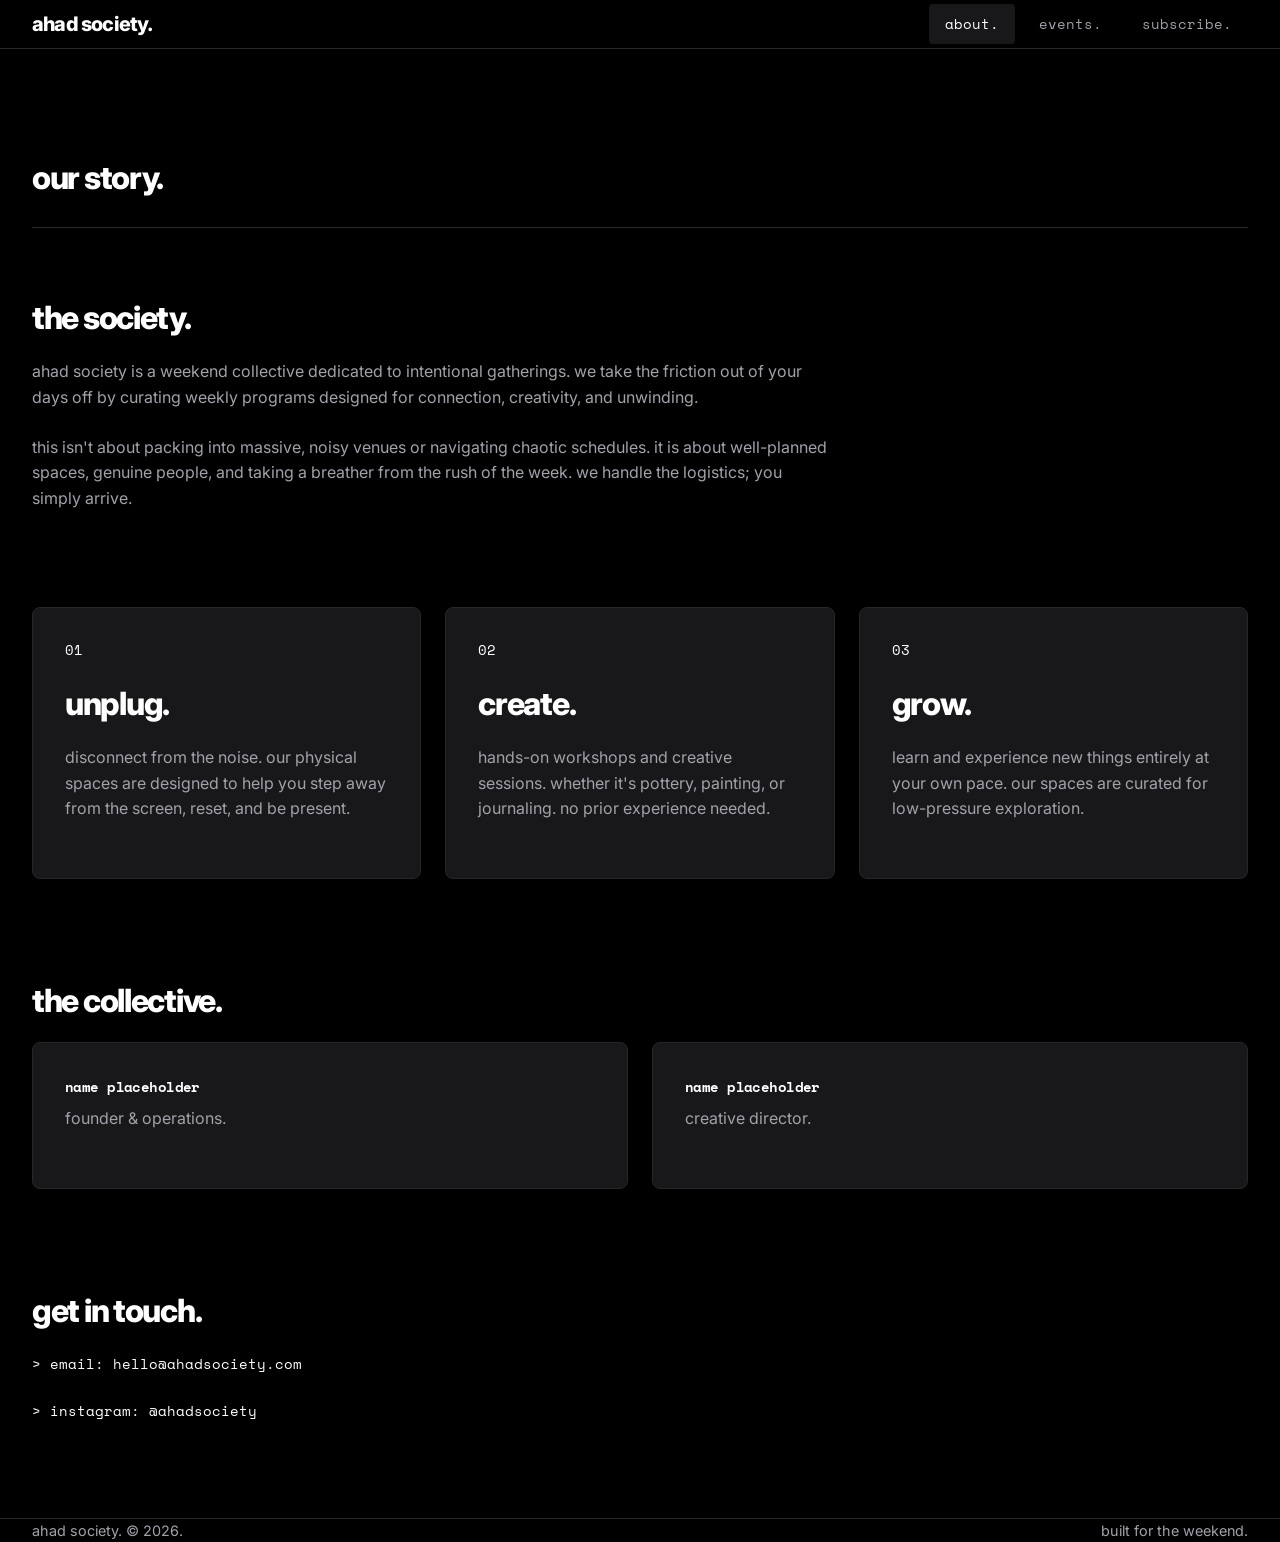
==== about.html @ 98248d1b "Add files via upload" ====
<!DOCTYPE html>
<html lang="en">
<head>
    <meta charset="UTF-8">
    <meta name="viewport" content="width=device-width, initial-scale=1.0">
    <title>about. | ahad society.</title>
    <link rel="stylesheet" href="style.css">
    <link href="https://fonts.googleapis.com/css2?family=Inter:wght@400;600;800;900&family=Space+Mono&display=swap" rel="stylesheet">
</head>
<body>

    <!-- NAVIGATION -->
    <div class="nav-wrapper">
        <nav class="container">
            <a href="index.html" class="logo">ahad society.</a>
            <div class="nav-links">
                <a href="about.html" class="active">about.</a>
                <a href="events.html">events.</a>
                <a href="#">subscribe.</a>
            </div>
        </nav>
    </div>

    <main class="container">
        <header class="page-header fade-in">
            <h1>our story.</h1>
        </header>

        <!-- MISSION & VISION SECTION -->
        <section class="fade-in" style="max-width: 800px;">
            <h2>the society.</h2>
            <p>ahad society is a weekend collective dedicated to intentional gatherings. we take the friction out of your days off by curating weekly programs designed for connection, creativity, and unwinding.</p>
            <p>this isn't about packing into massive, noisy venues or navigating chaotic schedules. it is about well-planned spaces, genuine people, and taking a breather from the rush of the week. we handle the logistics; you simply arrive.</p>
        </section>

        <!-- GRID SECTION -->
        <section class="grid-section fade-in">
            <div class="grid-card">
                <div class="card-icon">01</div>
                <h2>unplug.</h2>
                <p>disconnect from the noise. our physical spaces are designed to help you step away from the screen, reset, and be present.</p>
            </div>
            
            <div class="grid-card">
                <div class="card-icon">02</div>
                <h2>create.</h2>
                <p>hands-on workshops and creative sessions. whether it's pottery, painting, or journaling. no prior experience needed.</p>
            </div>

            <div class="grid-card">
                <div class="card-icon">03</div>
                <h2>grow.</h2>
                <p>learn and experience new things entirely at your own pace. our spaces are curated for low-pressure exploration.</p>
            </div>
        </section>

        <!-- TEAM SECTION -->
        <section class="fade-in">
            <h2>the collective.</h2>
            <div class="grid-section">
                <div class="grid-card">
                    <h3 class="mono-text">name placeholder</h3>
                    <p>founder & operations.</p>
                </div>
                <div class="grid-card">
                    <h3 class="mono-text">name placeholder</h3>
                    <p>creative director.</p>
                </div>
            </div>
        </section>

        <!-- CONTACT SECTION -->
        <section class="fade-in">
            <h2>get in touch.</h2>
            <p class="mono-text">> email: hello@ahadsociety.com</p>
            <p class="mono-text">> instagram: @ahadsociety</p>
        </section>
    </main>

    <!-- FOOTER -->
    <footer class="container">
        <div>ahad society. &copy; <span id="current-year"></span>.</div>
        <div>built for the weekend.</div>
    </footer>

    <script src="script.js"></script>
</body>
</html>
---- style.css ----
/* Buildspace Minimalist Clone Theme - MULTI-PAGE UPDATE */
:root {
    --bg-color: #000000;
    --text-primary: #ffffff;
    --text-secondary: #a1a1aa;
    --accent-bg: #18181b;
    --border-color: #27272a;
}

* {
    margin: 0;
    padding: 0;
    box-sizing: border-box;
}

body {
    background-color: var(--bg-color);
    color: var(--text-primary);
    font-family: 'Inter', sans-serif;
    line-height: 1.6;
    -webkit-font-smoothing: antialiased;
    overflow-x: hidden; 
}

/* Typography */
h1, h2, h3, .logo {
    font-weight: 800;
    letter-spacing: -0.04em;
    text-transform: lowercase;
}

h1 {
    font-size: clamp(2rem, 2.5vw, 3rem); 
    line-height: 1.1;
    margin-bottom: 1.5rem;
}

h2 { font-size: 2rem; margin-bottom: 1rem; }
h3 { font-size: 1.5rem; margin-bottom: 0.5rem; }

p {
    color: var(--text-secondary);
    font-size: 1rem;
    margin-bottom: 1.5rem;
}

.mono-text {
    font-family: 'Space Mono', monospace;
    font-size: 0.9rem;
    color: var(--text-primary);
}

/* Structural Containers */
.container {
    max-width: 1400px;
    margin: 0 auto;
    padding: 0 2rem;
}

/* Sub-page Header */
.page-header {
    margin-top: 10rem;
    margin-bottom: 4rem;
}

.page-header h1 {
    border-bottom: 1px solid var(--border-color);
    padding-bottom: 2rem;
}

/* Floating Navigation */
.nav-wrapper {
    position: absolute;
    top: 0;
    left: 0;
    width: 100%;
    z-index: 50;
}

nav {
    margin-top: 3rem; 
    padding: 0 5% 1.5rem 5%; 
    display: flex;
    justify-content: space-between;
    align-items: center;
    border-bottom: 1px solid var(--border-color);
    background: transparent;
}

.logo {
    color: var(--text-primary);
    text-decoration: none;
    font-size: 1.25rem;
    
    /* ADDED PADDING: Increases clickable area */
    padding: 0.5rem 1rem; 
    
    /* Offset pulls it left so the physical text still aligns perfectly with content below */
    margin-left: -1rem; 
    border-radius: 4px;
    transition: opacity 0.2s ease;
}

.logo:hover {
    opacity: 0.8;
}

.nav-links {
    display: flex;
    /* Reduced gap because the new padding on the links provides natural spacing */
    gap: 0.5rem; 
}

.nav-links a {
    color: var(--text-secondary);
    text-decoration: none;
    font-family: 'Space Mono', monospace;
    font-size: 0.9rem;
    transition: color 0.2s ease, background 0.2s ease;
    
    /* ADDED PADDING: Turns standard text links into button-like hitboxes */
    padding: 0.5rem 1rem; 
    border-radius: 4px;
}

/* Subtle background color reveals the padded area on hover */
.nav-links a:hover, .nav-links a.active {
    color: var(--text-primary);
    background: var(--accent-bg); 
}

/* --- HERO SECTION (Page 1) --- */
.hero {
    display: flex;
    align-items: stretch; 
    justify-content: flex-start;
    width: 100%;
    height: 100vh; 
    gap: 4vw; 
}

.hero-content {
    flex: 1; 
    min-width: 350px; 
    display: flex;
    flex-direction: column;
    justify-content: center;
    align-items: flex-start;
    padding-top: 6rem; 
    padding-left: max(2rem, calc((100vw - 1400px) / 2 + 2rem));
}

.subtitle {
    margin-bottom: 2rem;
    font-size: 1.1rem;
    max-width: 100%;
}

.cta-actions {
    display: flex;
    flex-direction: column;
    align-items: flex-start;
    gap: 1rem;
    width: 100%;
}

.btn-group {
    display: flex;
    gap: 1rem;
    width: 100%;
    max-width: 350px;
}

.btn {
    flex: 1;
    display: inline-block;
    background: var(--text-primary);
    color: var(--bg-color);
    padding: 0.75rem 1.5rem;
    text-decoration: none;
    font-weight: 700;
    border-radius: 4px;
    border: 1px solid var(--text-primary);
    transition: transform 0.2s ease, opacity 0.2s ease, background 0.2s ease;
    text-align: center;
}

.btn-secondary {
    background: transparent;
    color: var(--text-primary);
}

.btn:hover {
    opacity: 0.9;
    transform: translateY(-2px);
}

.btn-secondary:hover {
    background: var(--text-primary);
    color: var(--bg-color);
}

.status {
    font-family: 'Space Mono', monospace;
    font-size: 0.85rem;
    color: var(--text-secondary);
}

/* Local Video Wrapper */
.hero-video-wrapper {
    flex: 3; 
    height: 100%;
    overflow: hidden;
    background: var(--accent-bg);
}

/* HTML5 Video object-fit */
.hero-video-wrapper video {
    width: 100%;
    height: 100%;
    object-fit: cover; 
    pointer-events: none; 
    opacity: 0.9;
}

/* Sections */
section { margin-bottom: 6rem; }

/* Grid Section */
.grid-section {
    display: grid;
    grid-template-columns: repeat(auto-fit, minmax(280px, 1fr));
    gap: 1.5rem;
}

.grid-card {
    background: var(--accent-bg);
    padding: 2rem;
    border-radius: 8px;
    border: 1px solid var(--border-color);
}

.card-icon {
    font-family: 'Space Mono', monospace;
    font-size: 0.85rem;
    margin-bottom: 1rem;
    color: var(--text-primary);
}

/* Terminal & Schedule */
.terminal-window {
    background: #09090b;
    border: 1px solid var(--border-color);
    border-radius: 8px;
    overflow: hidden;
    margin-bottom: 3rem;
}

.terminal-header {
    background: var(--accent-bg);
    padding: 0.75rem 1rem;
    display: flex;
    gap: 0.5rem;
    border-bottom: 1px solid var(--border-color);
}

.dot { width: 10px; height: 10px; border-radius: 50%; }
.dot.red { background: #ef4444; }
.dot.yellow { background: #eab308; }
.dot.green { background: #22c55e; }

.terminal-body {
    padding: 2rem;
    font-family: 'Space Mono', monospace;
}

.terminal-body p {
    color: #10b981;
    margin-bottom: 0.5rem;
    font-size: 0.9rem;
}

/* Planned Events Grid */
.planned-events-grid {
    display: flex;
    flex-direction: column;
    gap: 1rem;
}

.planned-row {
    display: flex;
    justify-content: space-between;
    padding: 1.5rem;
    border: 1px solid var(--border-color);
    border-radius: 8px;
}

/* Footer */
footer {
    border-top: 1px solid var(--border-color);
    padding-top: 2rem;
    display: flex;
    justify-content: space-between;
    font-size: 0.9rem;
    color: var(--text-secondary);
    padding-bottom: 2rem;
    margin-top: 4rem;
}

/* Scroll Animation */
.fade-in {
    opacity: 0;
    transform: translateY(20px);
    transition: opacity 0.6s ease-out, transform 0.6s ease-out;
}
.fade-in.appear {
    opacity: 1;
    transform: translateY(0);
}

/* Responsive */
@media (max-width: 1024px) {
    .hero { flex-direction: column; height: 100vh; gap: 0; }
    .hero-content { width: 100%; min-width: auto; height: auto; padding-top: 8rem; padding-left: 2rem; padding-right: 2rem; }
    .hero-video-wrapper { width: 100%; flex: 1; }
}
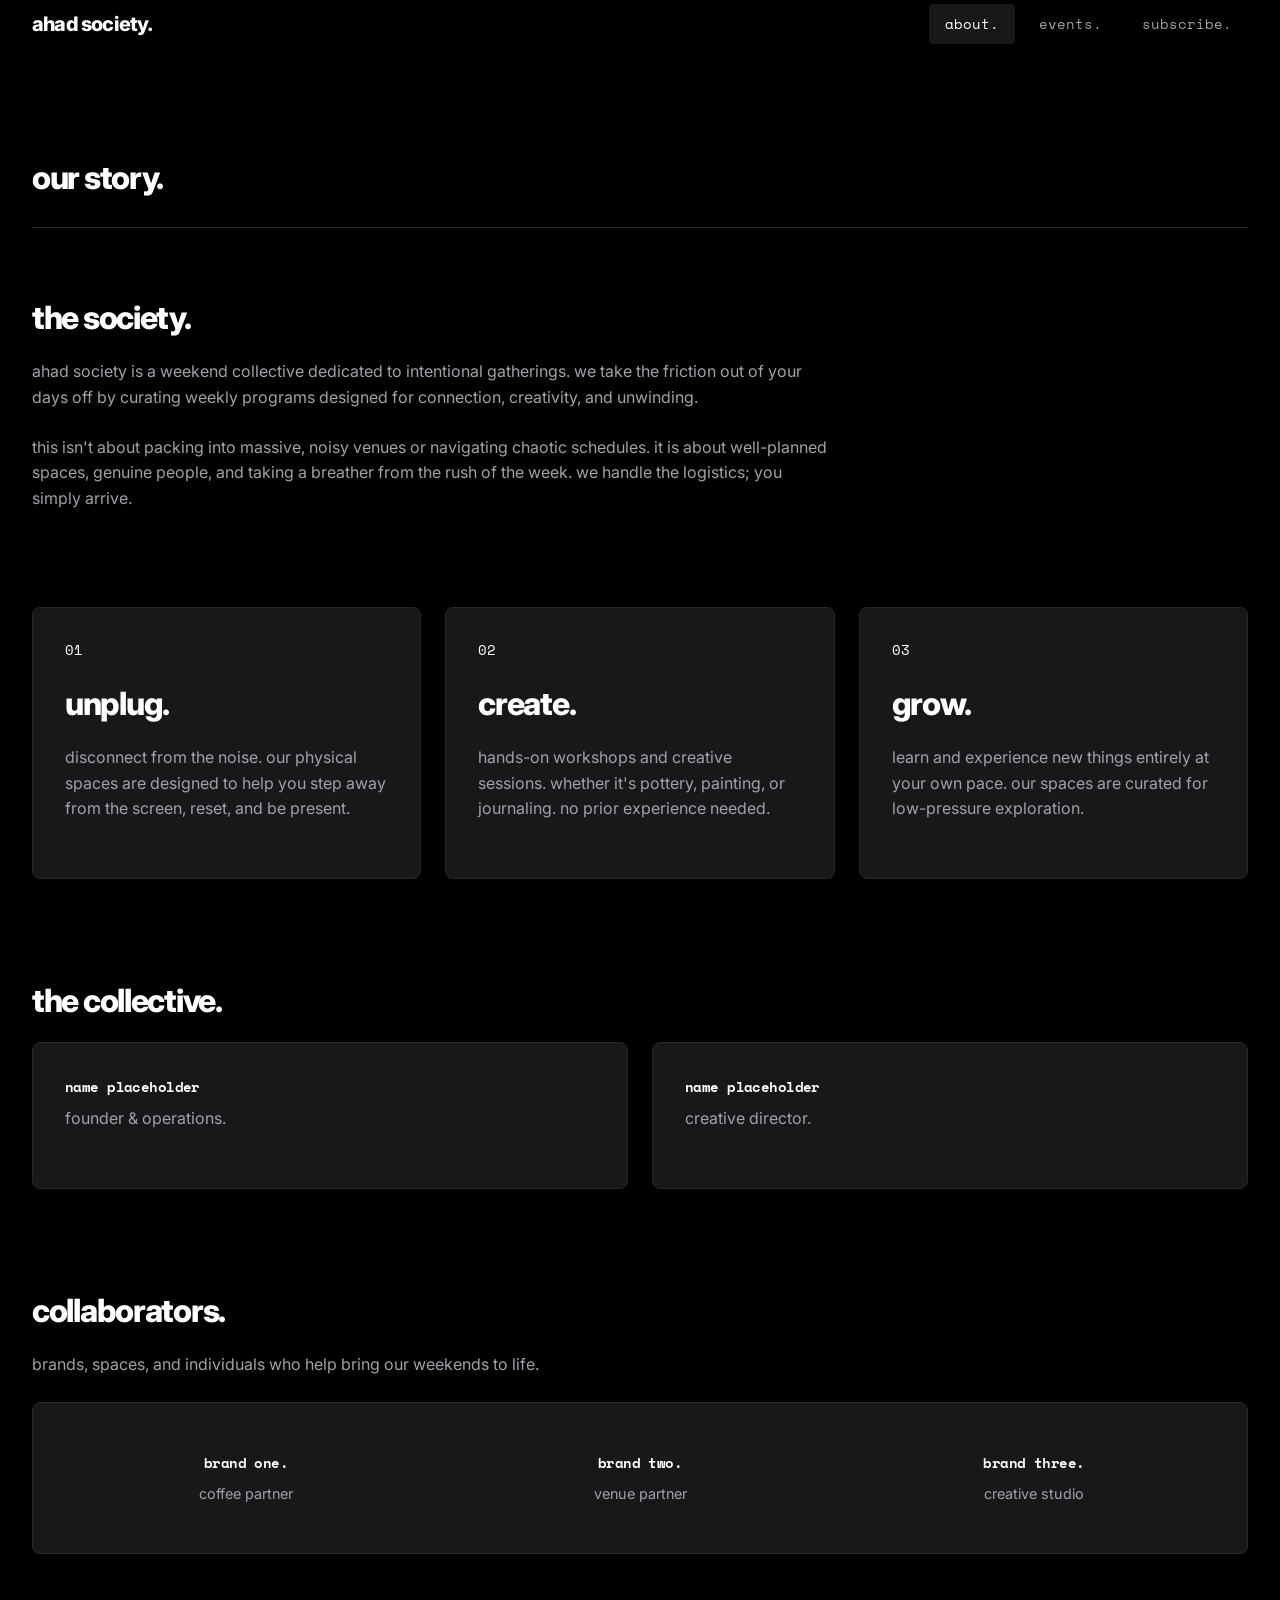
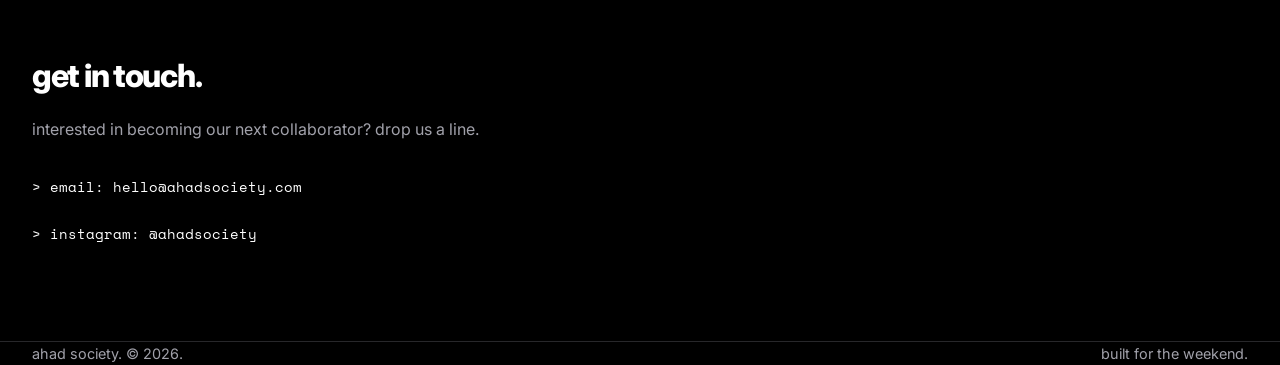
==== commit d32406ab: "added counter and logos" ====
--- a/about.html
+++ b/about.html
@@ -69,11 +69,37 @@
             </div>
         </section>
 
+        <!-- COLLABORATORS SECTION (SINGLE BOX WITH FLOATING ANIMATION) -->
+        <section class="fade-in">
+            <h2>collaborators.</h2>
+            <p>brands, spaces, and individuals who help bring our weekends to life.</p>
+            
+            <div class="grid-card" style="padding: 3rem 2rem;">
+                <div style="display: grid; grid-template-columns: repeat(auto-fit, minmax(200px, 1fr)); gap: 2rem; text-align: center;">
+                    <div class="floating-brand" style="animation-delay: 0s;">
+                        <h3 class="mono-text" style="margin-bottom: 0.5rem;">brand one.</h3>
+                        <p style="margin-bottom: 0; font-size: 0.9rem; color: var(--text-secondary);">coffee partner</p>
+                    </div>
+                    <div class="floating-brand" style="animation-delay: 1.5s;">
+                        <h3 class="mono-text" style="margin-bottom: 0.5rem;">brand two.</h3>
+                        <p style="margin-bottom: 0; font-size: 0.9rem; color: var(--text-secondary);">venue partner</p>
+                    </div>
+                    <div class="floating-brand" style="animation-delay: 0.7s;">
+                        <h3 class="mono-text" style="margin-bottom: 0.5rem;">brand three.</h3>
+                        <p style="margin-bottom: 0; font-size: 0.9rem; color: var(--text-secondary);">creative studio</p>
+                    </div>
+                </div>
+            </div>
+        </section>
+
         <!-- CONTACT SECTION -->
         <section class="fade-in">
             <h2>get in touch.</h2>
-            <p class="mono-text">> email: hello@ahadsociety.com</p>
-            <p class="mono-text">> instagram: @ahadsociety</p>
+            <p>interested in becoming our next collaborator? drop us a line.</p>
+            <div style="margin-top: 2rem;">
+                <p class="mono-text">> email: hello@ahadsociety.com</p>
+                <p class="mono-text">> instagram: @ahadsociety</p>
+            </div>
         </section>
     </main>
 
--- a/style.css
+++ b/style.css
@@ -83,7 +83,7 @@
     display: flex;
     justify-content: space-between;
     align-items: center;
-    border-bottom: 1px solid var(--border-color);
+    /* border-bottom removed to make the line disappear */
     background: transparent;
 }
 
@@ -91,11 +91,7 @@
     color: var(--text-primary);
     text-decoration: none;
     font-size: 1.25rem;
-    
-    /* ADDED PADDING: Increases clickable area */
     padding: 0.5rem 1rem; 
-    
-    /* Offset pulls it left so the physical text still aligns perfectly with content below */
     margin-left: -1rem; 
     border-radius: 4px;
     transition: opacity 0.2s ease;
@@ -107,8 +103,8 @@
 
 .nav-links {
     display: flex;
-    /* Reduced gap because the new padding on the links provides natural spacing */
     gap: 0.5rem; 
+    flex-wrap: wrap; 
 }
 
 .nav-links a {
@@ -117,13 +113,10 @@
     font-family: 'Space Mono', monospace;
     font-size: 0.9rem;
     transition: color 0.2s ease, background 0.2s ease;
-    
-    /* ADDED PADDING: Turns standard text links into button-like hitboxes */
     padding: 0.5rem 1rem; 
     border-radius: 4px;
 }
 
-/* Subtle background color reveals the padded area on hover */
 .nav-links a:hover, .nav-links a.active {
     color: var(--text-primary);
     background: var(--accent-bg); 
@@ -214,7 +207,6 @@
     background: var(--accent-bg);
 }
 
-/* HTML5 Video object-fit */
 .hero-video-wrapper video {
     width: 100%;
     height: 100%;
@@ -295,6 +287,52 @@
     border-radius: 8px;
 }
 
+/* Past Events Grid & Cards */
+.past-events-grid {
+    display: grid;
+    grid-template-columns: repeat(auto-fit, minmax(300px, 1fr));
+    gap: 1.5rem;
+}
+
+.past-event-card {
+    background: var(--accent-bg);
+    border: 1px solid var(--border-color);
+    border-radius: 8px;
+    overflow: hidden;
+    transition: transform 0.2s ease, border-color 0.2s ease;
+}
+
+.past-event-card:hover {
+    transform: translateY(-4px); 
+    border-color: var(--text-secondary);
+}
+
+.past-event-image {
+    width: 100%;
+    height: 220px;
+    object-fit: cover;
+    filter: grayscale(100%) contrast(110%); 
+    transition: filter 0.4s ease;
+}
+
+.past-event-card:hover .past-event-image {
+    filter: grayscale(0%) contrast(100%); 
+}
+
+.past-event-content {
+    padding: 1.5rem;
+}
+
+.past-event-content h3 {
+    font-size: 1.25rem;
+    margin: 0.5rem 0;
+}
+
+.past-event-content p {
+    margin-bottom: 0;
+    font-size: 0.95rem;
+}
+
 /* Footer */
 footer {
     border-top: 1px solid var(--border-color);
@@ -323,4 +361,5 @@
     .hero { flex-direction: column; height: 100vh; gap: 0; }
     .hero-content { width: 100%; min-width: auto; height: auto; padding-top: 8rem; padding-left: 2rem; padding-right: 2rem; }
     .hero-video-wrapper { width: 100%; flex: 1; }
+    .planned-row { flex-direction: column; gap: 0.5rem; }
 }
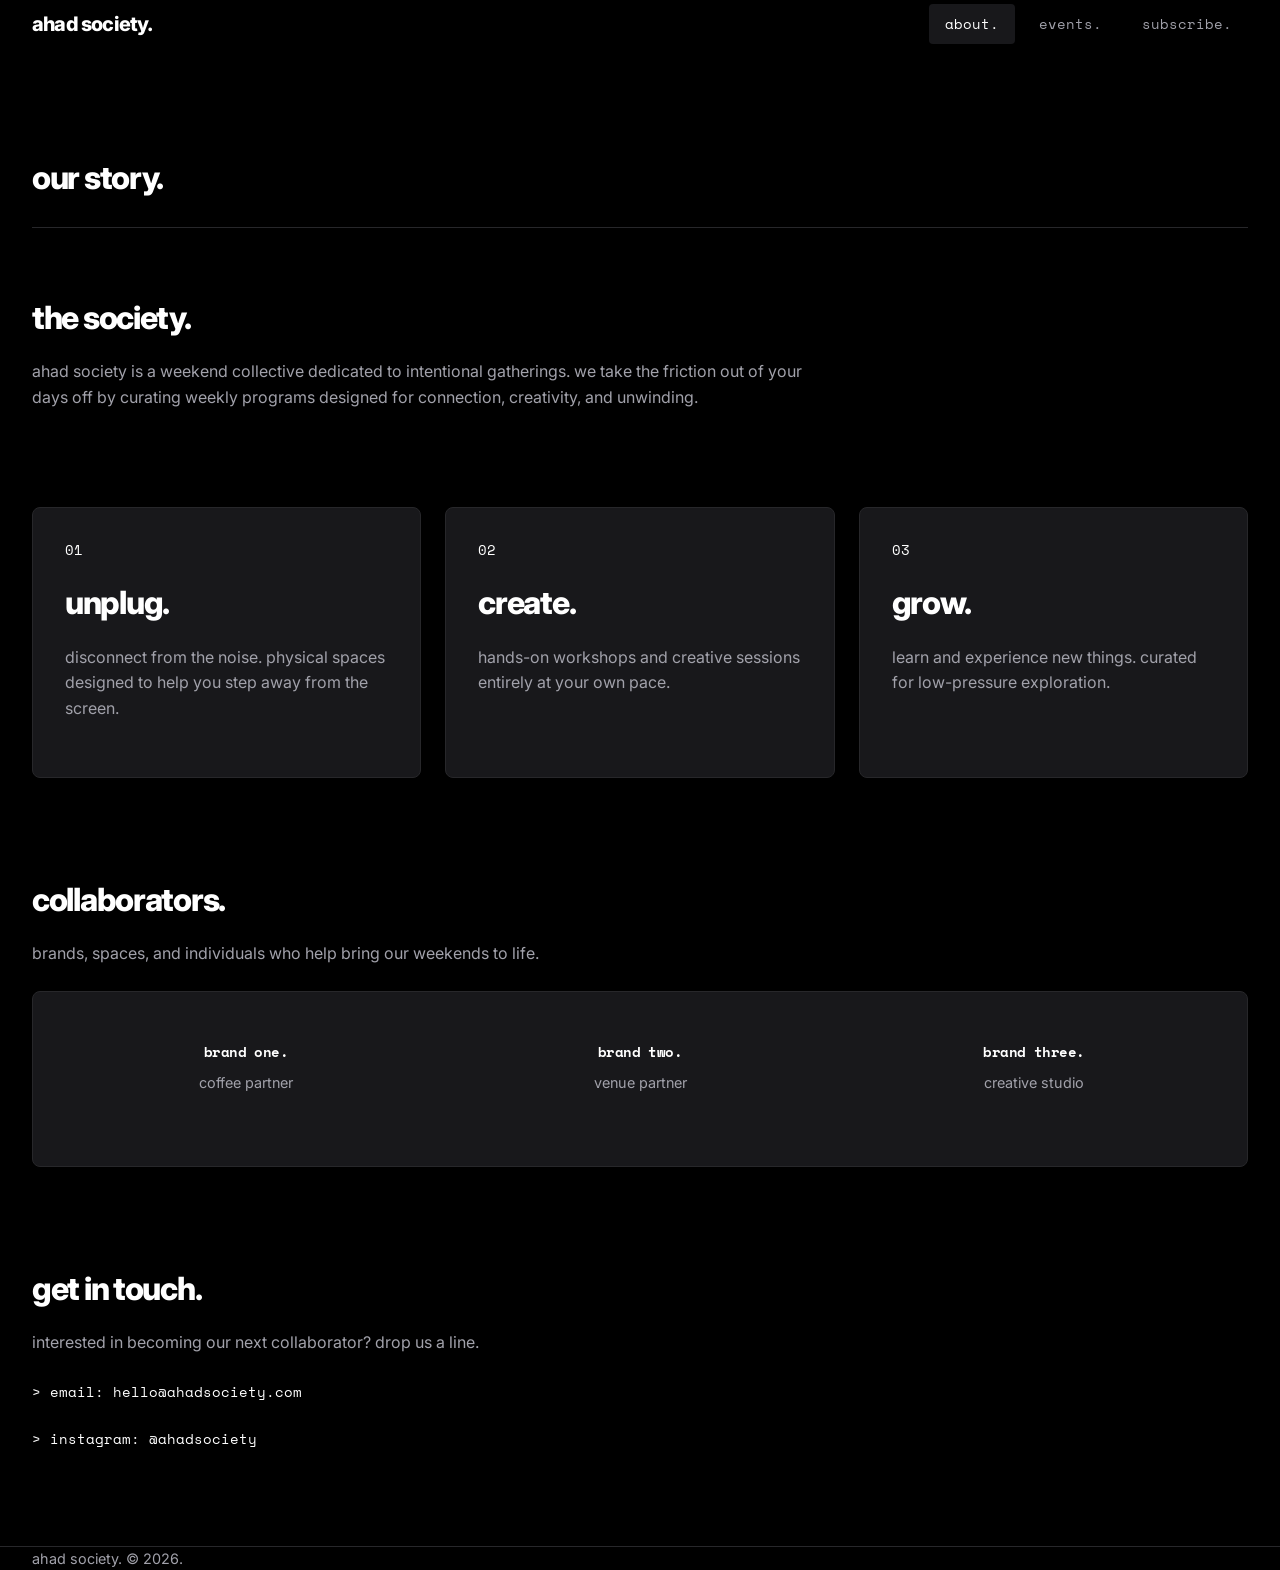
==== commit b0a04f57: "favicon, fixes responsive issues" ====
--- a/about.html
+++ b/about.html
@@ -4,12 +4,13 @@
     <meta charset="UTF-8">
     <meta name="viewport" content="width=device-width, initial-scale=1.0">
     <title>about. | ahad society.</title>
+    <link rel="icon" type="image/png" sizes="32x32" href="media/ahad_favicon.png?v=2">
+    <link rel="apple-touch-icon" href="media/ahad_favicon.png?v=2">
     <link rel="stylesheet" href="style.css">
     <link href="https://fonts.googleapis.com/css2?family=Inter:wght@400;600;800;900&family=Space+Mono&display=swap" rel="stylesheet">
 </head>
 <body>
 
-    <!-- NAVIGATION -->
     <div class="nav-wrapper">
         <nav class="container">
             <a href="index.html" class="logo">ahad society.</a>
@@ -26,87 +27,61 @@
             <h1>our story.</h1>
         </header>
 
-        <!-- MISSION & VISION SECTION -->
         <section class="fade-in" style="max-width: 800px;">
             <h2>the society.</h2>
             <p>ahad society is a weekend collective dedicated to intentional gatherings. we take the friction out of your days off by curating weekly programs designed for connection, creativity, and unwinding.</p>
-            <p>this isn't about packing into massive, noisy venues or navigating chaotic schedules. it is about well-planned spaces, genuine people, and taking a breather from the rush of the week. we handle the logistics; you simply arrive.</p>
         </section>
 
-        <!-- GRID SECTION -->
         <section class="grid-section fade-in">
             <div class="grid-card">
                 <div class="card-icon">01</div>
                 <h2>unplug.</h2>
-                <p>disconnect from the noise. our physical spaces are designed to help you step away from the screen, reset, and be present.</p>
+                <p>disconnect from the noise. physical spaces designed to help you step away from the screen.</p>
             </div>
-            
             <div class="grid-card">
                 <div class="card-icon">02</div>
                 <h2>create.</h2>
-                <p>hands-on workshops and creative sessions. whether it's pottery, painting, or journaling. no prior experience needed.</p>
+                <p>hands-on workshops and creative sessions entirely at your own pace.</p>
             </div>
-
             <div class="grid-card">
                 <div class="card-icon">03</div>
                 <h2>grow.</h2>
-                <p>learn and experience new things entirely at your own pace. our spaces are curated for low-pressure exploration.</p>
+                <p>learn and experience new things. curated for low-pressure exploration.</p>
             </div>
         </section>
 
-        <!-- TEAM SECTION -->
-        <section class="fade-in">
-            <h2>the collective.</h2>
-            <div class="grid-section">
-                <div class="grid-card">
-                    <h3 class="mono-text">name placeholder</h3>
-                    <p>founder & operations.</p>
-                </div>
-                <div class="grid-card">
-                    <h3 class="mono-text">name placeholder</h3>
-                    <p>creative director.</p>
-                </div>
-            </div>
-        </section>
-
-        <!-- COLLABORATORS SECTION (SINGLE BOX WITH FLOATING ANIMATION) -->
+        <!-- Collaborators Section (Single Box) -->
         <section class="fade-in">
             <h2>collaborators.</h2>
             <p>brands, spaces, and individuals who help bring our weekends to life.</p>
-            
             <div class="grid-card" style="padding: 3rem 2rem;">
                 <div style="display: grid; grid-template-columns: repeat(auto-fit, minmax(200px, 1fr)); gap: 2rem; text-align: center;">
-                    <div class="floating-brand" style="animation-delay: 0s;">
+                    <div class="floating-brand">
                         <h3 class="mono-text" style="margin-bottom: 0.5rem;">brand one.</h3>
-                        <p style="margin-bottom: 0; font-size: 0.9rem; color: var(--text-secondary);">coffee partner</p>
+                        <p style="font-size: 0.9rem; color: var(--text-secondary);">coffee partner</p>
                     </div>
                     <div class="floating-brand" style="animation-delay: 1.5s;">
                         <h3 class="mono-text" style="margin-bottom: 0.5rem;">brand two.</h3>
-                        <p style="margin-bottom: 0; font-size: 0.9rem; color: var(--text-secondary);">venue partner</p>
+                        <p style="font-size: 0.9rem; color: var(--text-secondary);">venue partner</p>
                     </div>
                     <div class="floating-brand" style="animation-delay: 0.7s;">
                         <h3 class="mono-text" style="margin-bottom: 0.5rem;">brand three.</h3>
-                        <p style="margin-bottom: 0; font-size: 0.9rem; color: var(--text-secondary);">creative studio</p>
+                        <p style="font-size: 0.9rem; color: var(--text-secondary);">creative studio</p>
                     </div>
                 </div>
             </div>
         </section>
 
-        <!-- CONTACT SECTION -->
         <section class="fade-in">
             <h2>get in touch.</h2>
             <p>interested in becoming our next collaborator? drop us a line.</p>
-            <div style="margin-top: 2rem;">
-                <p class="mono-text">> email: hello@ahadsociety.com</p>
-                <p class="mono-text">> instagram: @ahadsociety</p>
-            </div>
+            <p class="mono-text">> email: hello@ahadsociety.com</p>
+            <p class="mono-text">> instagram: @ahadsociety</p>
         </section>
     </main>
 
-    <!-- FOOTER -->
     <footer class="container">
         <div>ahad society. &copy; <span id="current-year"></span>.</div>
-        <div>built for the weekend.</div>
     </footer>
 
     <script src="script.js"></script>
--- a/style.css
+++ b/style.css
@@ -83,7 +83,6 @@
     display: flex;
     justify-content: space-between;
     align-items: center;
-    /* border-bottom removed to make the line disappear */
     background: transparent;
 }
 
@@ -166,7 +165,9 @@
 
 .btn {
     flex: 1;
-    display: inline-block;
+    display: flex; /* Updated to Flex */
+    align-items: center; /* Center vertically */
+    justify-content: center; /* Center horizontally */
     background: var(--text-primary);
     color: var(--bg-color);
     padding: 0.75rem 1.5rem;
@@ -176,6 +177,7 @@
     border: 1px solid var(--text-primary);
     transition: transform 0.2s ease, opacity 0.2s ease, background 0.2s ease;
     text-align: center;
+    white-space: nowrap; /* Prevents text from breaking into two lines */
 }
 
 .btn-secondary {
@@ -362,4 +364,21 @@
     .hero-content { width: 100%; min-width: auto; height: auto; padding-top: 8rem; padding-left: 2rem; padding-right: 2rem; }
     .hero-video-wrapper { width: 100%; flex: 1; }
     .planned-row { flex-direction: column; gap: 0.5rem; }
+}
+
+/* --- COLLABORATORS FLOATING ANIMATION --- */
+.floating-brand {
+    animation: float 4s ease-in-out infinite;
+    transition: opacity 0.3s ease;
+}
+
+.floating-brand:hover {
+    opacity: 0.7;
+    cursor: pointer;
+}
+
+@keyframes float {
+    0% { transform: translateY(0px); }
+    50% { transform: translateY(-8px); }
+    100% { transform: translateY(0px); }
 }
